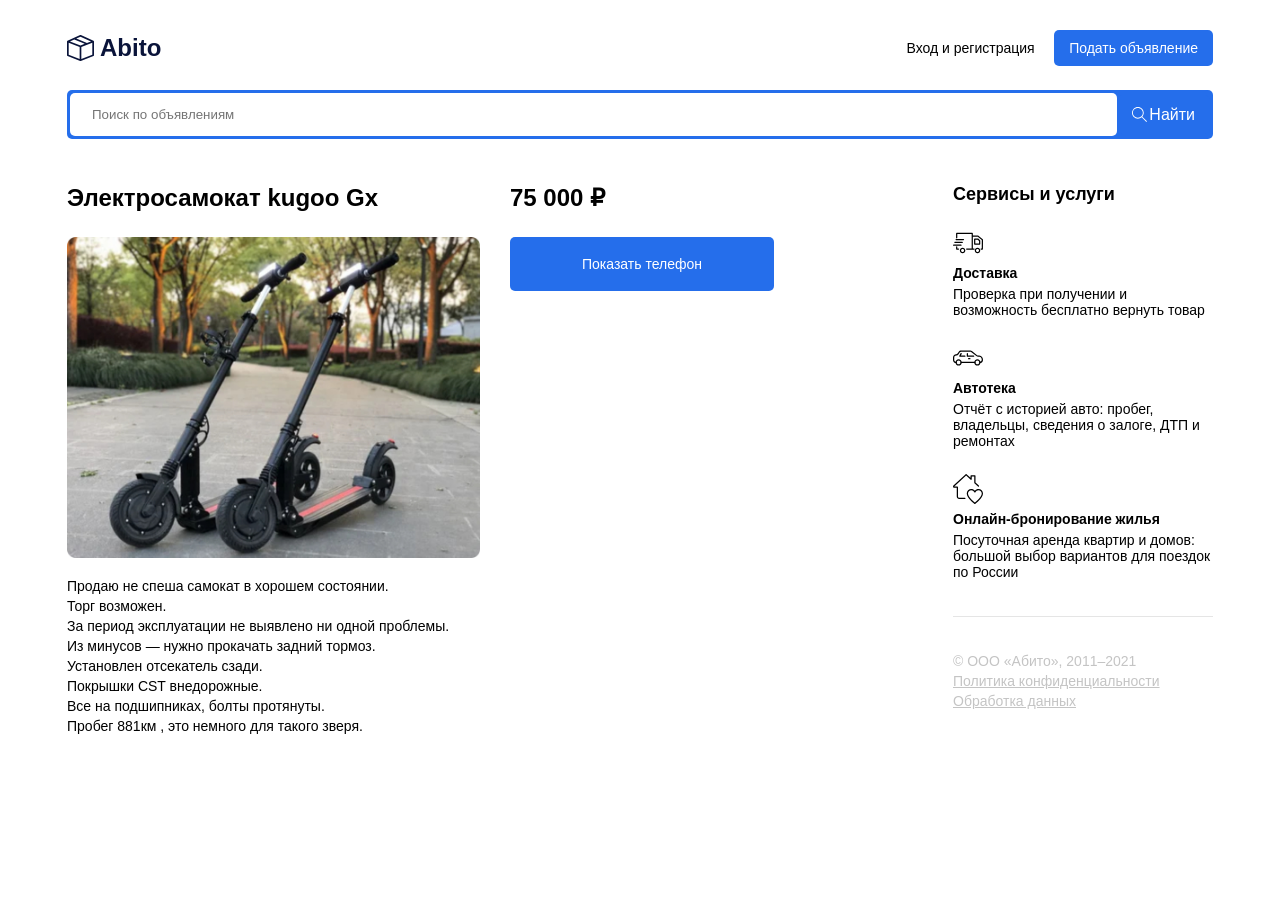
==== product.html @ 30bbe358 "initial commit" ====
<!DOCTYPE html>
<html lang="en">
<head>
    <meta charset="UTF-8">
    <meta name="viewport" content="width=device-width, initial-scale=1.0">
    <link rel="stylesheet" href="./style.css">
    <title>Abito</title>
</head>
<body>
    <header class="header">
        <div class="container">
            <div class="header-box">
                <a href="/" class="header-logo">
                    <img src="./image/logo.svg" alt="logo">
                    <span>Abito</span>
                </a>
                <div class="header-controls">
                    <button class="btn btn-outline">Вход и регистрация</button>
                    <button class="btn btn-primary">Подать объявление</button>
                </div>

                <div class="header-burger">
                    <img src="./image/burger.svg" alt="burger">
                </div>
            </div>
        </div>
    </header>
    <main>
        <section class="search">
            <div class="container">
                <div class="search-box">
                    <input type="search", placeholder="Поиск по объявлениям">
                    <button class="btn btn-primary search-btn">
                        <img class="search-btn__icon" src="./image/search.svg" alt="search">
                        <span class="search-btn__text">Найти</span>
                    </button>
                </div>
            </div>
        </section>

        <section class="content">
            <div class="container">
                <div class="content-box">
                    <div class="content-product">
                        <div class="content-product__left">
                            <h2 class="content-product__title">Электросамокат kugoo Gx</h2>

                            <img class="content-product__img" src="./image/product-img.jpg" alt="product-img">

                            <p class="content-product__text">
                                Продаю не спеша самокат в хорошем состоянии. <br>
                                Торг возможен. <br>
                                За период эксплуатации не выявлено ни одной проблемы. <br>
                                Из минусов — нужно прокачать задний тормоз. <br>
                                Установлен отсекатель сзади. <br>
                                Покрышки CST внедорожные. <br>
                                Все на подшипниках, болты протянуты. <br>
                                Пробег 881км , это немного для такого зверя.
                            </p>
                        </div>
                        <div class="content-product__right">
                            <h2 class="content-product__price">75 000 ₽</h2>

                            <button class="btn btn-primary btn-large">Показать телефон</button>
                        </div>
                    </div>
                    <div class="content-side">
                        <h3 class="content-side__title">Сервисы и услуги</h3>

                        <div class="content-side__box">
                            <div class="content-side__list">
                                <div class="content-side__list-item">
                                    <img class="content-side__list-item--img" src="./image/side-info-1.svg" alt="side-info">
                                    <h5 class="content-side__list-item--title">Доставка</h5>
                                    <p class="content-side__list-item--text">
                                        Проверка при получении и возможность бесплатно вернуть товар
                                    </p>
                                </div>
                                
                                <div class="content-side__list-item">
                                    <img class="content-side__list-item--img" src="./image/side-info-2.svg" alt="side-info">
                                    <h5 class="content-side__list-item--title">Автотека</h5>
                                    <p class="content-side__list-item--text">
                                        Отчёт с историей авто: пробег, владельцы, сведения о залоге, ДТП и ремонтах
                                    </p>
                                </div>

                                <div class="content-side__list-item">
                                    <img class="content-side__list-item--img" src="./image/side-info-3.svg" alt="side-info">
                                    <h5 class="content-side__list-item--title">Онлайн-бронирование жилья</h5>
                                    <p class="content-side__list-item--text">
                                        Посуточная аренда квартир и домов: большой выбор вариантов для поездок по России
                                    </p>
                                </div>
                            </div>

                            <div class="content-side__footer">
                                <p class="content-side__footer--item">
                                    © ООО «Абито», 2011–2021
                                </p>
                                <a href="#" class="content-side__footer--item">
                                    Политика конфиденциальности
                                </a>
                                <a href="#" class="content-side__footer--item">
                                    Обработка данных                   
                                </a>
                            </div>
                        </div>
                    </div>
                </div>
            </div>
        </section>
    </main>
</body>
</html>
---- style.css ----
* {
    box-sizing: border-box;
}

body {
    margin: 0;
    font-family: sans-serif;
}

.container {
    width: 100%;
    max-width: 1170px;
    padding: 0 12px;
    margin: 0 auto;
}

.btn {
    line-height: 16px;
    font-size: 14px;
    font-weight: 400;
    padding: 10px 15px;
    border-radius: 5px;
    border: none;
    cursor: pointer;
}

.btn-outline {
    background-color: transparent;
}

.btn-primary {
    background-color: rgba(37, 110, 235, 1);
    color: rgba(255, 255, 255, 1);
}

.btn-large {
    width: 264px;
    height: 54px;
    padding: 19px 72px;
}

.header {
    padding-top: 30px;
    padding-bottom: 24px;
}

.header-box {
    display: flex;
    justify-content: space-between;
    align-items: center;
}

.header-logo {
    display: flex;
    justify-content: flex-start;
    align-items: center;
    text-decoration: none;
}

.header-logo span {
    line-height: 28px;
    font-size: 24px;
    font-weight: 700;
    margin-left: 6px;
    color: rgba(10, 20, 58, 1);
}

.header-burger {
    width: 30px;
    height: 19px;
    display: none;
}

.search {
    margin-bottom: 45px;
}

.search-box {
    width: 100%;
    border-radius: 5px;
    background-color: rgba(37, 110, 235, 1);
    padding: 3px;
    display: flex;
    align-items: center;
    justify-content: flex-start;
}

.search-box input {
    flex-grow: 1;
    padding: 14px 22px;
    border-radius: 5px;
    outline: none;
    border: none;
    min-width: 0;
}

.search-btn {
    display: flex;
    align-items: center;
}

.search-btn .search-btn__icon {
    width: 15px;
    height: 15px;
}

.search-btn .search-btn__text {
    margin-left: 2px;
    font-size: 16px;
    line-height: 19px;
}

.content {
    padding-bottom: 50px;
}

.content-box {
    display: flex;
    justify-content: space-between;
    align-items: flex-start;
    gap: 30px;
}

.content-main {
    flex-grow: 1;
}

.content-main__title {
    font-size: 24px;
    line-height: 28px;
    margin-top: 0;
    margin-bottom: 25px;
}

.content-main__list {
    display: flex;
    justify-content: space-between;
    flex-wrap: wrap;
    row-gap: 30px;
}

.content-main__list-item {
    width: calc((100% - 60px) / 3);
    display: flex;
    flex-direction: column;
    align-items: flex-start;
    border-radius: 10px;
    overflow: hidden;
    text-decoration: none;
}

.content-main__list-item--img {
    width: 100%;
    display: flex;
}

.content-main__list-item--img img {
    width: 100%;
}

.content-main__list-item--title {
    margin-top: 15px;
    margin-bottom: 5px;
    font-size: 16px;
    line-height: 19px;
    color: rgba(10, 20, 58, 1);
}

.content-main__list-item:hover .content-main__list-item--title {
    color: rgba(37, 110, 235, 1);
}

.content-main__list-item--price {
    font-size: 16px;
    line-height: 19px;
    margin-bottom: 10px;
    color: rgba(10, 20, 58, 1);
}

.content-main__list-item--desc-box {
    display: flex;
    flex-direction: column;
    row-gap: 4px;
}

.content-main__list-item--desc {
    font-size: 14px;
    line-height: 16px;
    color: rgba(196, 196, 196, 1);
}

.content-side {
    width: 260px;
    min-width: 260px;
}

.content-side__title {
    font-size: 18px;
    line-height: 21px;
    margin-top: 0;
    margin-bottom: 23px;   
}

.content-side__list {
    display: flex;
    flex-direction: column;
    justify-content: space-between;
    height: 100%;
    gap: 25px;
    border-bottom: 1px solid rgba(229, 229, 229, 1);
    padding-bottom: 36px;
    margin-bottom: 36px;
}

.content-side__list-item {
    display: flex;
    flex-direction: column;
    align-items: flex-start;
}

.content-side__list-item--title {
    margin-top: 7px;
    margin-bottom: 5px;
    font-size: 14px;
    line-height: 16px;
}

.content-side__list-item--text {
    font-size: 14px;
    line-height: 16px;
    margin: 0;
}

.content-side__footer {
    display: flex;
    flex-direction: column;
    gap: 4px;    
}

.content-side__footer--item {
    color: rgba(196, 196, 196, 1);
    margin: 0;
    font-size: 14px;
    line-height: 16px;
}

.content-product {
    display: flex;
    flex-grow: 1;
    gap: 30px;
}

.content-product__left {
    flex-basis: 50%;
}

.content-product__img {
    width: 100%;
}

.content-product__text {
    font-size: 14px;
    line-height: 20px;
}

.content-product__title, .content-product__price {
    font-size: 24px;
    line-height: 28px;
    margin-top: 0;
    margin-bottom: 25px;
}

.content-product__right {
    flex-basis: 50%;
}

@media (max-width: 1200px) {
    .container {
        max-width: 930px;
    }

    .content-main__list-item {
        width: calc((100% - 30px) / 2);
    }
}

@media (max-width: 991px) {
    .container {
        max-width: 730px;
    }

    .content-box {
        flex-direction: column;
    }

    .content-main {
        width: 100%;
    }

    .content-side {
        width: 100%;
        min-width: none;
    }

    .content-product {
        flex-direction: column;
        width: 100%;
    }

    .content-product__left {
        flex-basis: 100%;
        width: 100%;
    }

    .content-product__right {
        flex-basis: 100%;
        width: 100%;
    }    
}

@media (max-width: 786px) {
    .container {
        max-width: 100%;
    }

    .header-controls {
        display: none;
    }

    .header-burger {
        display: block;
    }

    .search-btn .search-btn__text {
        display: none;
    }
}

@media (max-width: 480px) {
    .content-main__list-item {
        width: 100%;
    }
}
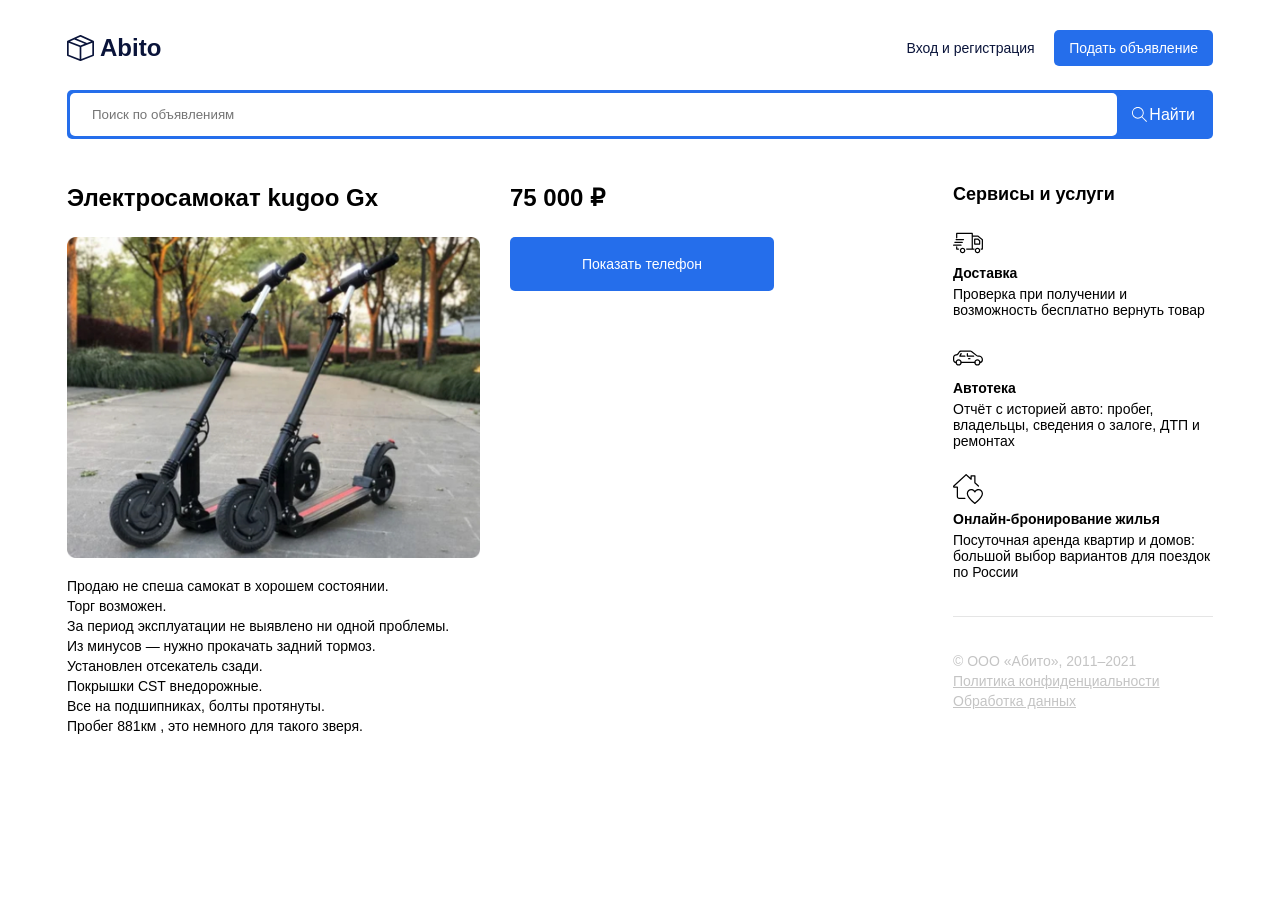
==== commit 4e0b826f: "update" ====
--- a/product.html
+++ b/product.html
@@ -15,7 +15,7 @@
                     <span>Abito</span>
                 </a>
                 <div class="header-controls">
-                    <button class="btn btn-outline">Вход и регистрация</button>
+                    <a href="./login.html" class="btn btn-outline">Вход и регистрация</a>
                     <button class="btn btn-primary">Подать объявление</button>
                 </div>
 
--- a/style.css
+++ b/style.css
@@ -26,6 +26,8 @@
 
 .btn-outline {
     background-color: transparent;
+    text-decoration: none;
+    color: rgba(10, 20, 58, 1);
 }
 
 .btn-primary {
